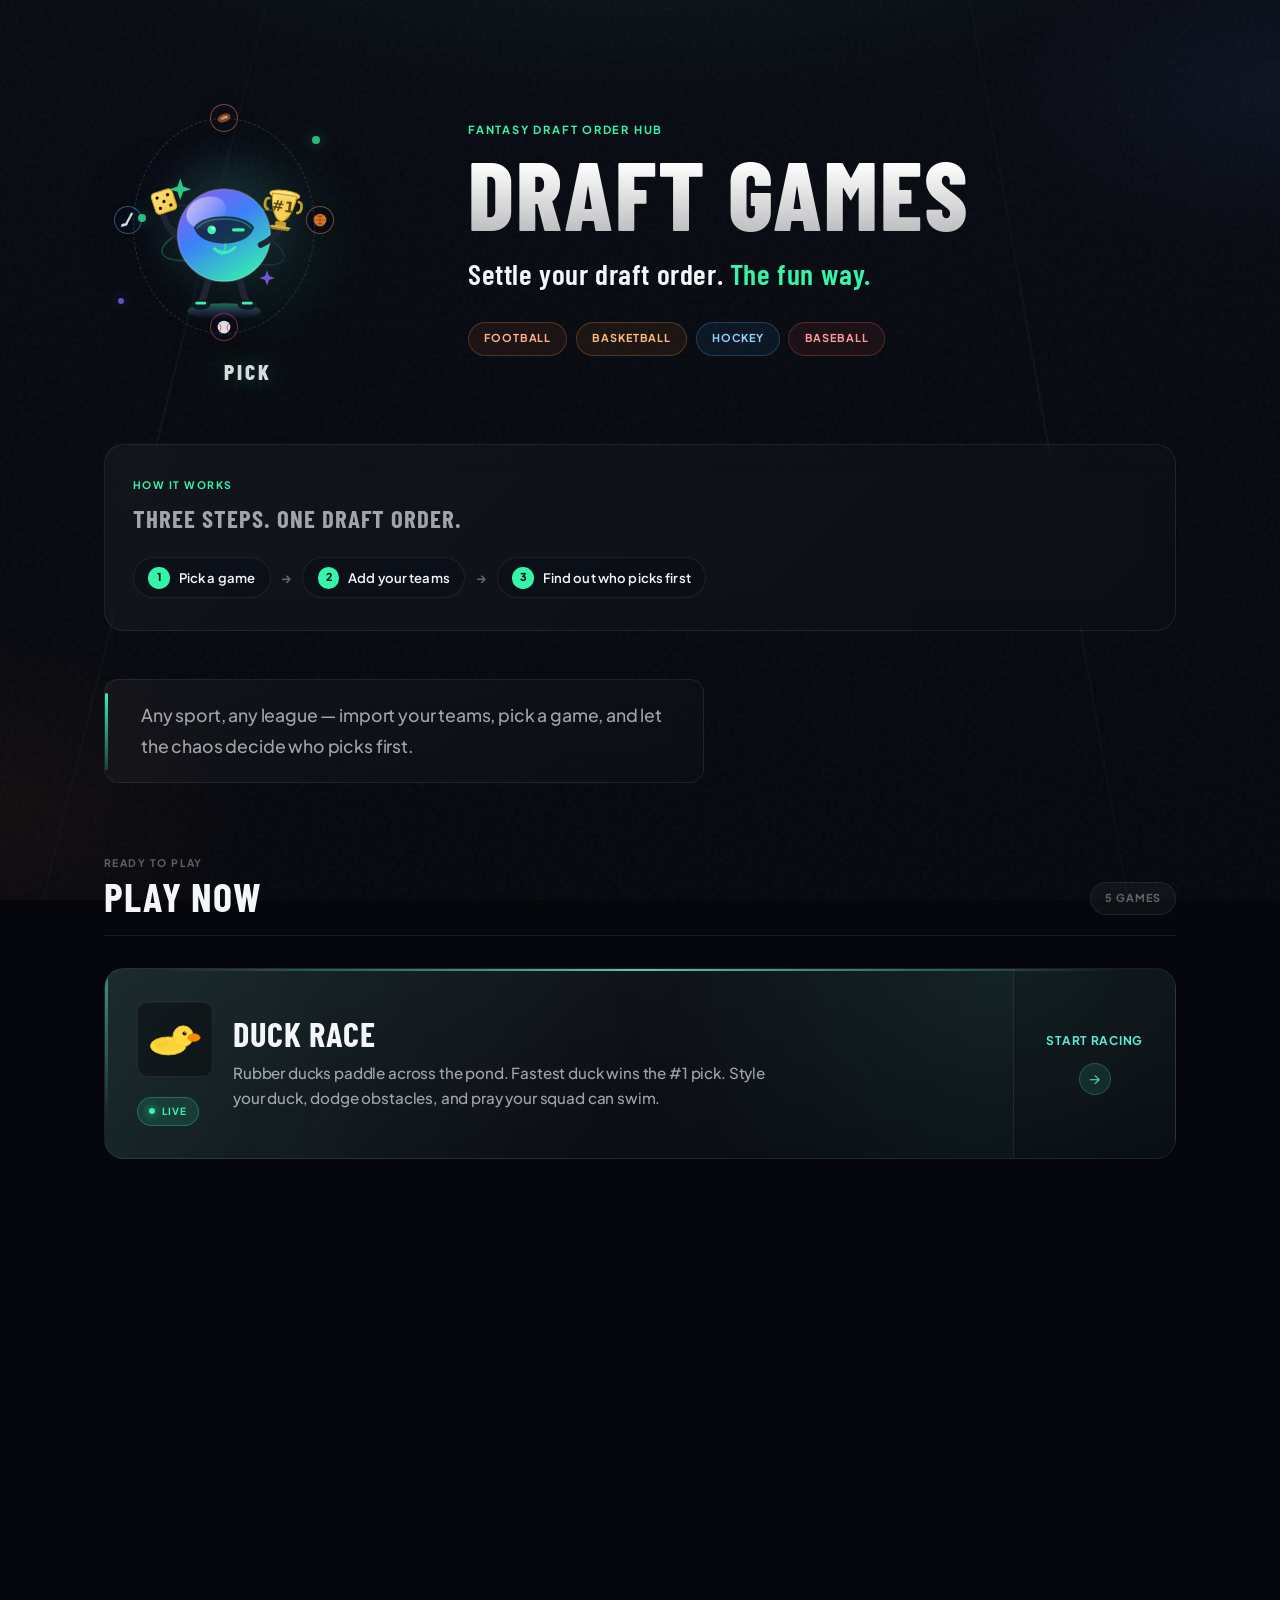
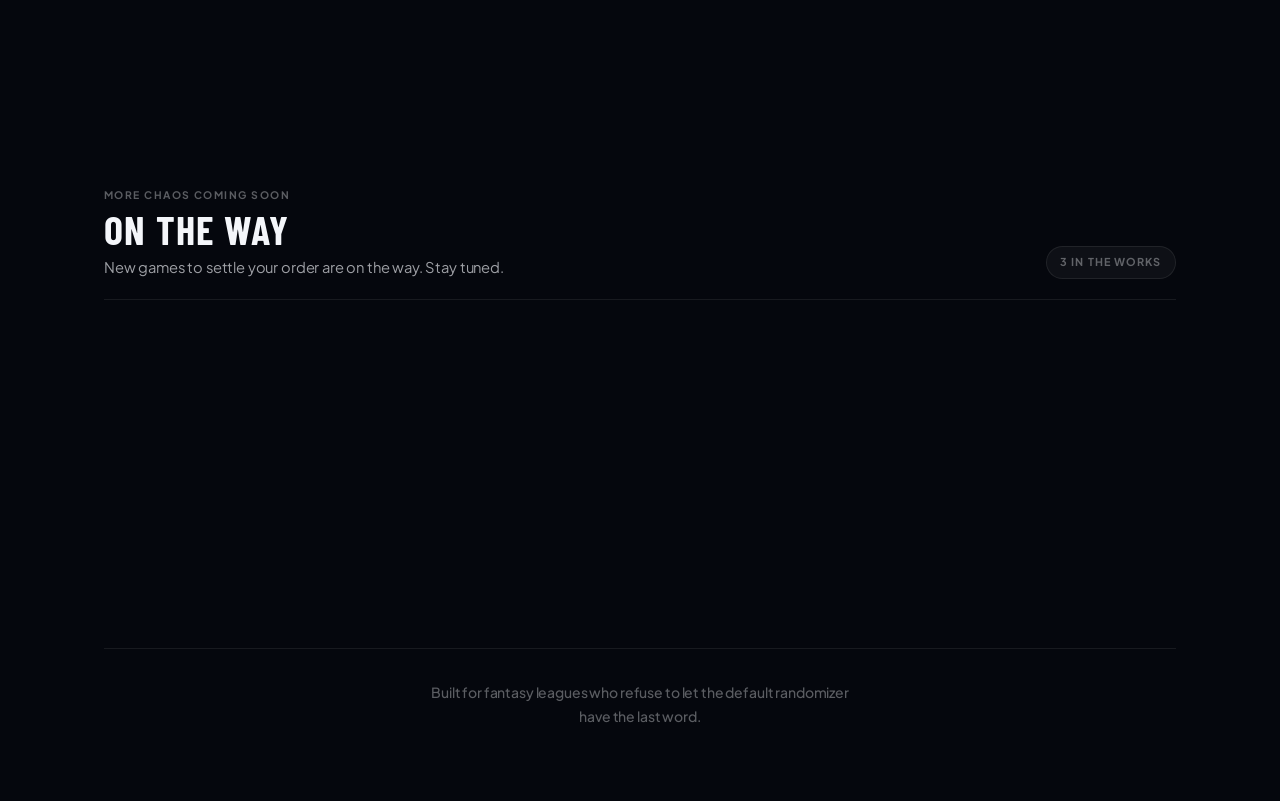
==== index.html @ 897b252c "update" ====
<!DOCTYPE html>
<html lang="en">
<head>
  <meta charset="UTF-8">
  <meta name="viewport" content="width=device-width, initial-scale=1.0">
  <title>Draft Games — Fantasy Draft Order Games</title>
  <meta name="description" content="Fun mini-games to decide your fantasy draft order. Works for football, basketball, hockey, baseball, and more.">
  <link rel="preconnect" href="https://fonts.googleapis.com">
  <link rel="preconnect" href="https://fonts.gstatic.com" crossorigin>
  <link href="https://fonts.googleapis.com/css2?family=Barlow+Condensed:wght@600;700;800&family=Plus+Jakarta+Sans:ital,wght@0,400;0,500;0,600;0,700;1,400&display=swap" rel="stylesheet">
  <link rel="stylesheet" href="hub.css">
</head>
<body>
  <div class="page-bg" aria-hidden="true">
    <div class="page-bg__mesh"></div>
    <div class="page-bg__noise"></div>
    <div class="page-bg__beam page-bg__beam--1"></div>
    <div class="page-bg__beam page-bg__beam--2"></div>
  </div>

  <div class="hub-shell">
    <header class="hub-hero">
      <div class="hub-hero__visual">
        <div class="hub-mascot" aria-hidden="true">
          <div class="hub-mascot__orbit">
            <span class="hub-mascot__planet hub-mascot__planet--football">
              <svg viewBox="0 0 24 24" aria-hidden="true"><ellipse cx="12" cy="12" rx="9" ry="5.5" fill="#8B4513" transform="rotate(-22 12 12)"/><path d="M8 11.5c2.2-1.2 5.8-1.2 8 0M9.5 13c1.8-.8 4.7-.8 6.5 0" stroke="#f4f6fa" stroke-width="0.9" stroke-linecap="round" fill="none" transform="rotate(-22 12 12)"/></svg>
            </span>
            <span class="hub-mascot__planet hub-mascot__planet--basketball">
              <svg viewBox="0 0 24 24" aria-hidden="true"><circle cx="12" cy="12" r="8.5" fill="#e67e22"/><path d="M4.2 12h15.6M12 3.5v17M7 5.5c3 2.8 7 2.8 10 0M7 18.5c3-2.8 7-2.8 10 0" stroke="#1a1208" stroke-width="0.85" stroke-linecap="round" fill="none" opacity="0.55"/></svg>
            </span>
            <span class="hub-mascot__planet hub-mascot__planet--baseball">
              <svg viewBox="0 0 24 24" aria-hidden="true"><circle cx="12" cy="12" r="8.5" fill="#f4f6fa"/><path d="M6.5 8.5c1.8 2.8 1.8 6.2 0 9M17.5 8.5c-1.8 2.8-1.8 6.2 0 9" stroke="#e74c3c" stroke-width="1.1" stroke-linecap="round" fill="none"/></svg>
            </span>
            <span class="hub-mascot__planet hub-mascot__planet--hockey">
              <svg viewBox="0 0 24 24" aria-hidden="true"><path d="M16.5 4.5 L10.5 15.5" stroke="#e8ecf4" stroke-width="2.6" stroke-linecap="round"/><path d="M10.5 15.5 L4.5 17.2 L3.8 20.2 L10.8 18.2 L11.6 15.8 Z" fill="#e8ecf4" stroke="#c9cdd8" stroke-width="0.6" stroke-linejoin="round"/><path d="M14.2 7.2 L12.8 10.4" stroke="#34f5a8" stroke-width="1.3" stroke-linecap="round" opacity="0.55"/></svg>
            </span>
          </div>
          <div class="hub-mascot__ring"></div>
          <div class="hub-mascot__frame">
            <img src="assets/draft-games-mascot.svg?v=6" alt="" width="120" height="140" class="hub-mascot__img">
          </div>
          <p class="hub-mascot__name">Pick</p>
          <div class="hub-mascot__spark hub-mascot__spark--1"></div>
          <div class="hub-mascot__spark hub-mascot__spark--2"></div>
          <div class="hub-mascot__spark hub-mascot__spark--3"></div>
        </div>
      </div>

      <div class="hub-hero__content">
        <p class="hub-hero__label">Fantasy draft order hub</p>
        <h1 class="hub-title">Draft Games</h1>
        <p class="hub-hero__pitch">Settle your draft order. <em>The fun way.</em></p>
        <ul class="sport-badges" aria-label="Supported sports">
          <li class="sport-badge sport-badge--football">Football</li>
          <li class="sport-badge sport-badge--basketball">Basketball</li>
          <li class="sport-badge sport-badge--hockey">Hockey</li>
          <li class="sport-badge sport-badge--baseball">Baseball</li>
        </ul>
      </div>
    </header>

    <section class="hub-steps" aria-labelledby="steps-heading">
      <div class="hub-steps__head">
        <p class="hub-steps__eyebrow">How it works</p>
        <h2 id="steps-heading" class="hub-steps__title">Three steps. One draft order.</h2>
      </div>
      <ol class="hub-steps__list">
        <li class="hub-steps__item">
          <span class="hub-steps__num" aria-hidden="true">1</span>
          <span class="hub-steps__text">Pick a game</span>
        </li>
        <li class="hub-steps__arrow" aria-hidden="true">→</li>
        <li class="hub-steps__item">
          <span class="hub-steps__num" aria-hidden="true">2</span>
          <span class="hub-steps__text">Add your teams</span>
        </li>
        <li class="hub-steps__arrow" aria-hidden="true">→</li>
        <li class="hub-steps__item">
          <span class="hub-steps__num" aria-hidden="true">3</span>
          <span class="hub-steps__text">Find out who picks first</span>
        </li>
      </ol>
    </section>

    <main class="hub-main">
      <p class="hub-intro">Any sport, any league — import your teams, pick a game, and let the chaos decide who picks first.</p>

      <section class="hub-section hub-section--live" aria-labelledby="live-heading">
        <div class="hub-section__head">
          <div>
            <p class="hub-section__eyebrow">Ready to play</p>
            <h2 id="live-heading" class="hub-section__title">Play now</h2>
          </div>
          <span class="hub-section__count">5 games</span>
        </div>

        <div class="game-grid game-grid--live">
          <a href="games/duck-draft-race/index.html" class="game-card game-card--live game-card--featured">
            <div class="game-card__shine" aria-hidden="true"></div>
            <div class="game-card__header">
              <div class="game-card-icon game-card-icon--img" aria-hidden="true">
                <img src="assets/duck-race-icon.svg" alt="" width="52" height="31">
              </div>
              <span class="game-card-status"><span class="status-dot" aria-hidden="true"></span>Live</span>
            </div>
            <div class="game-card__body">
              <h3 class="game-card-title">Duck Race</h3>
              <p class="game-card-desc">Rubber ducks paddle across the pond. Fastest duck wins the #1 pick. Style your duck, dodge obstacles, and pray your squad can swim.</p>
            </div>
            <div class="game-card__footer">
              <span class="game-card-cta">Start Racing</span>
              <span class="game-card-arrow" aria-hidden="true">→</span>
            </div>
          </a>

          <a href="games/draft-wheel/index.html" class="game-card game-card--live">
            <div class="game-card__shine" aria-hidden="true"></div>
            <div class="game-card__header">
              <div class="game-card-icon game-card-icon--img" aria-hidden="true">
                <img src="assets/draft-wheel-icon.svg" alt="" width="52" height="52">
              </div>
              <span class="game-card-status"><span class="status-dot" aria-hidden="true"></span>Live</span>
            </div>
            <div class="game-card__body">
              <h3 class="game-card-title">Draft Wheel</h3>
              <p class="game-card-desc">Load your team names and spin the wheel. Each spin assigns the next draft slot until every pick is claimed.</p>
            </div>
            <div class="game-card__footer">
              <span class="game-card-cta">Start Spinning</span>
              <span class="game-card-arrow" aria-hidden="true">→</span>
            </div>
          </a>

          <a href="games/coin-flip-showdown/index.html" class="game-card game-card--live">
            <div class="game-card__shine" aria-hidden="true"></div>
            <div class="game-card__header">
              <div class="game-card-icon" aria-hidden="true">🪙</div>
              <span class="game-card-status"><span class="status-dot" aria-hidden="true"></span>Live</span>
            </div>
            <div class="game-card__body">
              <h3 class="game-card-title">Coin Flip Showdown</h3>
              <p class="game-card-desc">Winners bracket coin flips with consolation losers brackets. Keep winning for #1 — lose and flip again to settle your pick.</p>
            </div>
            <div class="game-card__footer">
              <span class="game-card-cta">Start Flipping</span>
              <span class="game-card-arrow" aria-hidden="true">→</span>
            </div>
          </a>

          <a href="games/slot-machine-draft/index.html" class="game-card game-card--live">
            <div class="game-card__shine" aria-hidden="true"></div>
            <div class="game-card__header">
              <div class="game-card-icon" aria-hidden="true">🎰</div>
              <span class="game-card-status"><span class="status-dot" aria-hidden="true"></span>Live</span>
            </div>
            <div class="game-card__body">
              <h3 class="game-card-title">Slot Machine Draft</h3>
              <p class="game-card-desc">Pull the lever and watch the reels lock in your draft order. One jackpot per pick — high stakes, zero skill, maximum chaos.</p>
            </div>
            <div class="game-card__footer">
              <span class="game-card-cta">Start Pulling</span>
              <span class="game-card-arrow" aria-hidden="true">→</span>
            </div>
          </a>

          <a href="games/field-goal-frenzy/index.html" class="game-card game-card--live">
            <div class="game-card__shine" aria-hidden="true"></div>
            <div class="game-card__header">
              <div class="game-card-icon" aria-hidden="true">🏈</div>
              <span class="game-card-status"><span class="status-dot" aria-hidden="true"></span>Live</span>
            </div>
            <div class="game-card__body">
              <h3 class="game-card-title">Field Goal Frenzy</h3>
              <p class="game-card-desc">Step up and kick from the hash marks. Most field goals wins the top pick — built for football leagues.</p>
            </div>
            <div class="game-card__footer">
              <span class="game-card-cta">Start Kicking</span>
              <span class="game-card-arrow" aria-hidden="true">→</span>
            </div>
          </a>
        </div>
      </section>

      <section class="hub-section hub-section--soon" aria-labelledby="soon-heading">
        <div class="hub-section__head">
          <div>
            <p class="hub-section__eyebrow">More chaos coming soon</p>
            <h2 id="soon-heading" class="hub-section__title">On the way</h2>
            <p class="hub-section__blurb">New games to settle your order are on the way. Stay tuned.</p>
          </div>
          <span class="hub-section__count">3 in the works</span>
        </div>

        <div class="game-grid game-grid--soon">
          <article class="game-card game-card--soon">
            <div class="game-card__header">
              <div class="game-card-icon" aria-hidden="true">⚾</div>
              <span class="game-card-status">Soon</span>
            </div>
            <div class="game-card__body">
              <h3 class="game-card-title">Home Run Derby</h3>
              <p class="game-card-desc">Each team steps up to the plate. Longest bombs rank the draft order — perfect for baseball leagues.</p>
            </div>
            <div class="game-card__footer">
              <span class="game-card-cta">Coming Soon</span>
            </div>
          </article>

          <article class="game-card game-card--soon">
            <div class="game-card__header">
              <div class="game-card-icon" aria-hidden="true">🏀</div>
              <span class="game-card-status">Soon</span>
            </div>
            <div class="game-card__body">
              <h3 class="game-card-title">Free Throw Face-Off</h3>
              <p class="game-card-desc">Line up at the stripe and shoot. Most buckets wins the top pick — built for basketball leagues.</p>
            </div>
            <div class="game-card__footer">
              <span class="game-card-cta">Coming Soon</span>
            </div>
          </article>

          <article class="game-card game-card--soon">
            <div class="game-card__header">
              <div class="game-card-icon" aria-hidden="true">🏒</div>
              <span class="game-card-status">Soon</span>
            </div>
            <div class="game-card__body">
              <h3 class="game-card-title">Face-Off Showdown</h3>
              <p class="game-card-desc">Bracket-style puck drops between teams. Winners advance, losers claim picks from the bottom up.</p>
            </div>
            <div class="game-card__footer">
              <span class="game-card-cta">Coming Soon</span>
            </div>
          </article>
        </div>
      </section>
    </main>

    <footer class="hub-footer">
      <p>Built for fantasy leagues who refuse to let the default randomizer have the last word.</p>
    </footer>
  </div>
</body>
</html>
---- hub.css ----
:root {
  --bg: #05070d;
  --bg-elevated: #0a0e18;
  --surface: rgba(255, 255, 255, 0.04);
  --surface-hover: rgba(255, 255, 255, 0.07);
  --border: rgba(255, 255, 255, 0.08);
  --border-strong: rgba(255, 255, 255, 0.16);
  --text: #f4f6fa;
  --text-muted: rgba(244, 246, 250, 0.64);
  --text-dim: rgba(244, 246, 250, 0.36);
  --accent: #34f5a8;
  --accent-dim: rgba(52, 245, 168, 0.12);
  --radius-xl: 24px;
  --radius: 20px;
  --radius-md: 14px;
  --radius-sm: 10px;
  --shadow-sm: 0 2px 16px rgba(0, 0, 0, 0.28);
  --shadow-md: 0 12px 40px rgba(0, 0, 0, 0.38);
  --shadow-lg: 0 28px 72px rgba(0, 0, 0, 0.52);
  --font-display: 'Barlow Condensed', system-ui, sans-serif;
  --font-body: 'Plus Jakarta Sans', system-ui, sans-serif;
  --ease-out: cubic-bezier(0.22, 1, 0.36, 1);
  --ease-spring: cubic-bezier(0.34, 1.45, 0.64, 1);
  --space-xs: 0.5rem;
  --space-sm: 0.75rem;
  --space-md: 1.25rem;
  --space-lg: 2rem;
  --space-xl: 3rem;
  --space-2xl: 4.5rem;
}

*,
*::before,
*::after {
  box-sizing: border-box;
  margin: 0;
  padding: 0;
}

html {
  scroll-behavior: smooth;
}

body {
  font-family: var(--font-body);
  font-size: 16px;
  line-height: 1.55;
  letter-spacing: -0.01em;
  color: var(--text);
  min-height: 100vh;
  overflow-x: hidden;
  background: var(--bg);
  -webkit-font-smoothing: antialiased;
  -moz-osx-font-smoothing: grayscale;
}

/* ── Background ── */
.page-bg {
  position: fixed;
  inset: 0;
  z-index: 0;
  pointer-events: none;
  overflow: hidden;
}

.page-bg__mesh {
  position: absolute;
  inset: 0;
  background:
    radial-gradient(ellipse 100% 70% at 50% -25%, rgba(52, 245, 168, 0.11) 0%, transparent 52%),
    radial-gradient(ellipse 45% 35% at 100% 10%, rgba(72, 130, 255, 0.07) 0%, transparent 50%),
    radial-gradient(ellipse 40% 45% at 0% 90%, rgba(255, 100, 50, 0.05) 0%, transparent 48%),
    linear-gradient(180deg, #070a12 0%, var(--bg) 100%);
}

.page-bg__noise {
  position: absolute;
  inset: 0;
  opacity: 0.04;
  background-image: url("data:image/svg+xml,%3Csvg viewBox='0 0 256 256' xmlns='http://www.w3.org/2000/svg'%3E%3Cfilter id='n'%3E%3CfeTurbulence type='fractalNoise' baseFrequency='0.85' numOctaves='4' stitchTiles='stitch'/%3E%3C/filter%3E%3Crect width='100%25' height='100%25' filter='url(%23n)'/%3E%3C/svg%3E");
}

.page-bg__beam {
  position: absolute;
  width: 2px;
  height: 150%;
  top: -25%;
  background: linear-gradient(180deg, transparent, rgba(52, 245, 168, 0.14), transparent);
  opacity: 0.4;
  animation: beamDrift 14s ease-in-out infinite;
}

.page-bg__beam--1 { left: 12%; transform: rotate(14deg); }
.page-bg__beam--2 { right: 18%; transform: rotate(-10deg); animation-delay: -7s; }

@keyframes beamDrift {
  0%, 100% { opacity: 0.2; transform: rotate(14deg) translateY(0); }
  50% { opacity: 0.55; transform: rotate(14deg) translateY(12px); }
}

.page-bg__beam--2 {
  animation-name: beamDriftAlt;
}

@keyframes beamDriftAlt {
  0%, 100% { opacity: 0.2; transform: rotate(-10deg) translateY(0); }
  50% { opacity: 0.5; transform: rotate(-10deg) translateY(-10px); }
}

/* ── Shell ── */
.hub-shell {
  position: relative;
  z-index: 1;
  max-width: 1160px;
  margin: 0 auto;
  padding: 0 clamp(1.25rem, 4vw, 2.75rem) var(--space-2xl);
}

/* ── Hero ── */
.hub-hero {
  display: grid;
  gap: var(--space-lg);
  align-items: center;
  padding: clamp(2.75rem, 7vw, 5.5rem) 0 clamp(2.25rem, 5vw, 3.5rem);
  text-align: center;
  animation: fadeUp 0.8s var(--ease-out) both;
}

.hub-hero__visual {
  display: flex;
  justify-content: center;
  position: relative;
}

.hub-hero__visual::before {
  content: '';
  position: absolute;
  width: 220px;
  height: 220px;
  top: 50%;
  left: 50%;
  transform: translate(-50%, -50%);
  background: radial-gradient(circle, rgba(52, 245, 168, 0.12) 0%, transparent 70%);
  filter: blur(24px);
  animation: heroGlow 6s ease-in-out infinite;
}

@keyframes heroGlow {
  0%, 100% { opacity: 0.6; transform: translate(-50%, -50%) scale(1); }
  50% { opacity: 1; transform: translate(-50%, -50%) scale(1.08); }
}

.hub-hero__content {
  display: flex;
  flex-direction: column;
  align-items: center;
  gap: 0;
}

.hub-hero__label {
  font-size: 0.7rem;
  font-weight: 700;
  letter-spacing: 0.16em;
  text-transform: uppercase;
  color: var(--accent);
  margin-bottom: var(--space-sm);
  animation: fadeUp 0.8s var(--ease-out) 0.06s both;
}

.hub-mascot {
  position: relative;
  z-index: 1;
  width: min(100%, 240px);
  aspect-ratio: 6 / 7.5;
  display: grid;
  place-items: center;
  animation: mascotFloat 5.5s ease-in-out infinite;
}

.hub-mascot__orbit {
  position: absolute;
  inset: 2% 4% 14%;
  animation: orbitSpin 22s linear infinite;
}

.hub-mascot__planet {
  position: absolute;
  display: grid;
  place-items: center;
  width: 28px;
  height: 28px;
  border-radius: 50%;
  background: rgba(10, 14, 24, 0.92);
  border: 1px solid var(--border-strong);
  box-shadow: var(--shadow-sm);
}

.hub-mascot__planet svg {
  width: 18px;
  height: 18px;
  display: block;
  animation: orbitSpin 22s linear infinite reverse;
}

.hub-mascot__planet--football {
  top: 4%;
  left: 50%;
  transform: translateX(-50%);
  border-color: rgba(255, 140, 80, 0.45);
}

.hub-mascot__planet--basketball {
  top: 50%;
  right: 0;
  transform: translateY(-50%);
  border-color: rgba(255, 160, 60, 0.45);
}

.hub-mascot__planet--baseball {
  bottom: 2%;
  left: 50%;
  transform: translateX(-50%);
  border-color: rgba(255, 100, 100, 0.45);
}

.hub-mascot__planet--hockey {
  top: 50%;
  left: 0;
  transform: translateY(-50%);
  border-color: rgba(80, 180, 255, 0.45);
}

.hub-mascot__planet--hockey svg {
  width: 20px;
  height: 20px;
}

@keyframes orbitSpin {
  from { transform: rotate(0deg); }
  to { transform: rotate(360deg); }
}

.hub-mascot__ring {
  position: absolute;
  inset: 10% 12% 18%;
  border-radius: 50%;
  border: 1px dashed rgba(124, 108, 255, 0.32);
  background:
    radial-gradient(circle, rgba(52, 245, 168, 0.12) 0%, transparent 55%),
    radial-gradient(circle, rgba(124, 108, 255, 0.1) 0%, transparent 70%);
  animation: mascotRing 6s ease-in-out infinite;
}

.hub-mascot__frame {
  position: relative;
  width: 68%;
  filter: drop-shadow(0 18px 36px rgba(0, 0, 0, 0.45));
  animation: mascotPulse 4s ease-in-out infinite;
}

.hub-mascot__img {
  display: block;
  width: 100%;
  height: auto;
}

.hub-mascot__name {
  position: absolute;
  bottom: 0;
  left: 50%;
  transform: translateX(-50%);
  font-family: var(--font-display);
  font-size: 1.35rem;
  font-weight: 800;
  letter-spacing: 0.14em;
  text-transform: uppercase;
  color: rgba(244, 246, 250, 0.88);
  text-shadow: 0 0 24px rgba(52, 245, 168, 0.35);
  animation: fadeUp 0.8s var(--ease-out) 0.35s both;
}

.hub-mascot__spark--3 {
  top: 42%;
  left: 14%;
  width: 5px;
  height: 5px;
  animation-delay: 2.2s;
}

.hub-hero__pitch {
  font-family: var(--font-display);
  font-size: clamp(1.35rem, 3.5vw, 1.85rem);
  font-weight: 600;
  letter-spacing: 0.02em;
  line-height: 1.15;
  color: var(--text);
  margin-top: var(--space-md);
  max-width: 420px;
  animation: fadeUp 0.8s var(--ease-out) 0.16s both;
}

.hub-hero__pitch em {
  font-style: normal;
  color: var(--accent);
}

.hub-mascot__spark {
  position: absolute;
  width: 8px;
  height: 8px;
  border-radius: 50%;
  background: var(--accent);
  box-shadow: 0 0 16px rgba(52, 245, 168, 0.65);
  opacity: 0.75;
  animation: mascotSpark 3.2s ease-in-out infinite;
}

.hub-mascot__spark--1 {
  top: 16%;
  right: 10%;
  animation-delay: 0s;
}

.hub-mascot__spark--2 {
  bottom: 28%;
  left: 6%;
  width: 6px;
  height: 6px;
  background: #7c6cff;
  box-shadow: 0 0 16px rgba(124, 108, 255, 0.65);
  animation-delay: 1.4s;
}

@keyframes mascotFloat {
  0%, 100% { transform: translateY(0) rotate(-1deg); }
  50% { transform: translateY(-10px) rotate(1deg); }
}

@keyframes mascotPulse {
  0%, 100% { filter: drop-shadow(0 18px 36px rgba(0, 0, 0, 0.45)); }
  50% { filter: drop-shadow(0 18px 36px rgba(0, 0, 0, 0.45)) drop-shadow(0 0 20px rgba(52, 245, 168, 0.22)); }
}

@keyframes mascotRing {
  0%, 100% { transform: scale(1); opacity: 0.75; }
  50% { transform: scale(1.06); opacity: 1; }
}

@keyframes mascotSpark {
  0%, 100% { transform: scale(1); opacity: 0.45; }
  50% { transform: scale(1.35); opacity: 1; }
}

.hub-title {
  font-family: var(--font-display);
  font-size: clamp(3.5rem, 12vw, 6rem);
  font-weight: 800;
  line-height: 0.9;
  letter-spacing: 0.02em;
  text-transform: uppercase;
  background: linear-gradient(180deg, #ffffff 15%, rgba(255, 255, 255, 0.72) 100%);
  -webkit-background-clip: text;
  background-clip: text;
  color: transparent;
  animation: fadeUp 0.8s var(--ease-out) 0.1s both;
}

.hub-tagline {
  font-size: clamp(1.02rem, 2.4vw, 1.2rem);
  font-weight: 500;
  color: var(--text-muted);
  margin-top: var(--space-md);
  max-width: 460px;
  line-height: 1.6;
  letter-spacing: -0.015em;
  animation: fadeUp 0.8s var(--ease-out) 0.16s both;
}

/* ── How it works ── */
.hub-steps {
  margin-bottom: var(--space-xl);
  padding: var(--space-lg) clamp(1rem, 3vw, 1.75rem);
  border-radius: var(--radius);
  border: 1px solid var(--border);
  background: linear-gradient(135deg, var(--surface) 0%, rgba(255, 255, 255, 0.012) 100%);
  backdrop-filter: blur(16px);
  animation: fadeUp 0.8s var(--ease-out) 0.24s both;
}

.hub-steps__head {
  text-align: center;
  margin-bottom: var(--space-md);
}

.hub-steps__eyebrow {
  font-size: 0.65rem;
  font-weight: 700;
  letter-spacing: 0.14em;
  text-transform: uppercase;
  color: var(--accent);
  margin-bottom: 0.35rem;
}

.hub-steps__title {
  font-family: var(--font-display);
  font-size: clamp(1.25rem, 3vw, 1.55rem);
  font-weight: 700;
  letter-spacing: 0.04em;
  text-transform: uppercase;
  color: var(--text-muted);
}

.hub-steps__list {
  display: flex;
  flex-wrap: wrap;
  align-items: center;
  justify-content: center;
  gap: 0.65rem 0.5rem;
  list-style: none;
}

.hub-steps__item {
  display: flex;
  align-items: center;
  gap: 0.55rem;
  padding: 0.55rem 0.9rem;
  border-radius: 999px;
  border: 1px solid var(--border);
  background: rgba(10, 14, 24, 0.55);
}

.hub-steps__num {
  display: grid;
  place-items: center;
  width: 1.35rem;
  height: 1.35rem;
  border-radius: 50%;
  font-size: 0.68rem;
  font-weight: 800;
  color: #0a0e18;
  background: var(--accent);
  flex-shrink: 0;
}

.hub-steps__text {
  font-size: 0.82rem;
  font-weight: 600;
  letter-spacing: 0.01em;
  color: var(--text);
  white-space: nowrap;
}

.hub-steps__arrow {
  font-size: 0.85rem;
  font-weight: 700;
  color: var(--text-dim);
  padding: 0 0.15rem;
}

.sport-badges {
  display: flex;
  flex-wrap: wrap;
  justify-content: center;
  gap: 0.55rem;
  margin-top: var(--space-lg);
  list-style: none;
  animation: fadeUp 0.8s var(--ease-out) 0.22s both;
}

.sport-badge {
  font-size: 0.68rem;
  font-weight: 700;
  letter-spacing: 0.08em;
  text-transform: uppercase;
  padding: 0.45rem 0.95rem;
  border-radius: 999px;
  border: 1px solid var(--border);
  background: var(--surface);
  backdrop-filter: blur(12px);
  transition: transform 0.3s var(--ease-spring), border-color 0.25s ease, background 0.25s ease;
}

.sport-badge:hover {
  transform: translateY(-2px) scale(1.02);
}

.sport-badge--football { color: #ffb088; border-color: rgba(255, 140, 80, 0.25); background: rgba(255, 120, 60, 0.08); }
.sport-badge--basketball { color: #ffbc7a; border-color: rgba(255, 160, 60, 0.25); background: rgba(255, 140, 40, 0.08); }
.sport-badge--hockey { color: #8fd4ff; border-color: rgba(80, 180, 255, 0.25); background: rgba(60, 160, 255, 0.08); }
.sport-badge--baseball { color: #ff9a9a; border-color: rgba(255, 100, 100, 0.25); background: rgba(255, 80, 80, 0.08); }

@keyframes fadeUp {
  from { opacity: 0; transform: translateY(20px); }
  to { opacity: 1; transform: translateY(0); }
}

/* ── Main ── */
.hub-main {
  display: flex;
  flex-direction: column;
  gap: var(--space-2xl);
}

.hub-intro {
  position: relative;
  font-size: clamp(1rem, 2vw, 1.1rem);
  line-height: 1.75;
  font-weight: 500;
  color: var(--text-muted);
  max-width: 600px;
  margin: 0 auto;
  padding: var(--space-md) var(--space-lg);
  padding-left: calc(var(--space-lg) + 4px);
  border-radius: var(--radius-md);
  border: 1px solid var(--border);
  background: linear-gradient(135deg, var(--surface) 0%, rgba(255, 255, 255, 0.015) 100%);
  backdrop-filter: blur(20px);
  animation: fadeUp 0.8s var(--ease-out) 0.28s both;
  overflow: hidden;
}

.hub-intro::before {
  content: '';
  position: absolute;
  left: 0;
  top: 12%;
  bottom: 12%;
  width: 3px;
  border-radius: 999px;
  background: linear-gradient(180deg, var(--accent), rgba(52, 245, 168, 0.2));
}

/* ── Sections ── */
.hub-section {
  animation: fadeUp 0.8s var(--ease-out) both;
}

.hub-section--live { animation-delay: 0.32s; }
.hub-section--soon { animation-delay: 0.42s; }

.hub-section__head {
  display: flex;
  align-items: flex-end;
  justify-content: space-between;
  gap: var(--space-md);
  margin-bottom: var(--space-lg);
  padding-bottom: var(--space-md);
  border-bottom: 1px solid var(--border);
}

.hub-section__eyebrow {
  font-size: 0.65rem;
  font-weight: 700;
  letter-spacing: 0.14em;
  text-transform: uppercase;
  color: var(--text-dim);
  margin-bottom: 0.4rem;
}

.hub-section__title {
  font-family: var(--font-display);
  font-size: clamp(1.85rem, 4.5vw, 2.5rem);
  font-weight: 700;
  letter-spacing: 0.03em;
  text-transform: uppercase;
  line-height: 0.95;
}

.hub-section__count {
  font-size: 0.68rem;
  font-weight: 700;
  color: var(--text-dim);
  letter-spacing: 0.1em;
  text-transform: uppercase;
  padding: 0.45rem 0.85rem;
  border-radius: 999px;
  border: 1px solid var(--border);
  background: var(--surface);
  white-space: nowrap;
  flex-shrink: 0;
}

.hub-section__blurb {
  margin-top: 0.55rem;
  max-width: 420px;
  font-size: 0.92rem;
  line-height: 1.55;
  color: var(--text-muted);
}

/* ── Grids ── */
.game-grid {
  display: grid;
  gap: var(--space-md);
}

.game-grid--live {
  grid-template-columns: 1fr;
}

.game-grid--soon {
  grid-template-columns: repeat(auto-fill, minmax(280px, 1fr));
}

/* ── Premium game cards ── */
.game-card {
  --card-accent: var(--accent);
  --card-glow: rgba(52, 245, 168, 0.12);
  position: relative;
  display: flex;
  flex-direction: column;
  border-radius: var(--radius);
  border: 1px solid var(--border);
  background:
    linear-gradient(168deg, rgba(255, 255, 255, 0.055) 0%, rgba(255, 255, 255, 0.012) 48%, rgba(0, 0, 0, 0.12) 100%);
  backdrop-filter: blur(24px);
  text-decoration: none;
  color: var(--text);
  overflow: hidden;
  isolation: isolate;
  transition:
    transform 0.4s var(--ease-out),
    border-color 0.35s ease,
    box-shadow 0.4s ease;
  animation: cardReveal 0.7s var(--ease-out) both;
}

.game-grid--live .game-card:nth-child(1) { animation-delay: 0.38s; --card-accent: #5eead4; --card-glow: rgba(94, 234, 212, 0.16); }
.game-grid--live .game-card:nth-child(2) { animation-delay: 0.45s; --card-accent: #c084fc; --card-glow: rgba(192, 132, 252, 0.16); }
.game-grid--live .game-card:nth-child(3) { animation-delay: 0.52s; --card-accent: #fbbf24; --card-glow: rgba(251, 191, 36, 0.16); }
.game-grid--live .game-card:nth-child(4) { animation-delay: 0.59s; --card-accent: #fb7185; --card-glow: rgba(251, 113, 133, 0.16); }
.game-grid--live .game-card:nth-child(5) { animation-delay: 0.66s; --card-accent: #a3e635; --card-glow: rgba(163, 230, 53, 0.16); }

.game-grid--soon .game-card:nth-child(1) { animation-delay: 0.48s; }
.game-grid--soon .game-card:nth-child(2) { animation-delay: 0.55s; }
.game-grid--soon .game-card:nth-child(3) { animation-delay: 0.62s; }

@keyframes cardReveal {
  from { opacity: 0; transform: translateY(24px) scale(0.97); }
  to { opacity: 1; transform: translateY(0) scale(1); }
}

.game-card::before {
  content: '';
  position: absolute;
  top: 0;
  left: 0;
  right: 0;
  height: 2px;
  background: linear-gradient(90deg, transparent 5%, var(--card-accent) 50%, transparent 95%);
  opacity: 0.85;
  z-index: 3;
}

.game-card::after {
  content: '';
  position: absolute;
  left: 0;
  top: 0;
  bottom: 0;
  width: 3px;
  background: linear-gradient(180deg, var(--card-accent), transparent 80%);
  opacity: 0.55;
  z-index: 2;
  transition: opacity 0.35s ease, width 0.35s ease;
}

.game-card__shine {
  position: absolute;
  inset: 0;
  background:
    radial-gradient(circle at 85% 0%, var(--card-glow) 0%, transparent 45%),
    radial-gradient(circle at 0% 100%, rgba(255, 255, 255, 0.03) 0%, transparent 40%);
  opacity: 0.35;
  transition: opacity 0.45s ease;
  pointer-events: none;
  z-index: 0;
}

.game-card__header {
  display: flex;
  align-items: flex-start;
  justify-content: space-between;
  gap: var(--space-md);
  padding: var(--space-md) var(--space-md) 0;
  position: relative;
  z-index: 1;
}

.game-card__body {
  flex: 1;
  padding: var(--space-sm) var(--space-md) var(--space-md);
  position: relative;
  z-index: 1;
}

.game-card__footer {
  display: flex;
  align-items: center;
  justify-content: space-between;
  gap: var(--space-sm);
  padding: var(--space-sm) var(--space-md) var(--space-md);
  border-top: 1px solid var(--border);
  background: rgba(0, 0, 0, 0.2);
  position: relative;
  z-index: 1;
}

a.game-card:hover,
a.game-card:focus-visible {
  transform: translateY(-8px);
  border-color: color-mix(in srgb, var(--card-accent) 40%, var(--border));
  box-shadow:
    0 0 0 1px color-mix(in srgb, var(--card-accent) 22%, transparent),
    var(--shadow-lg),
    0 0 48px color-mix(in srgb, var(--card-accent) 14%, transparent);
  outline: none;
}

a.game-card:hover::after,
a.game-card:focus-visible::after {
  opacity: 1;
  width: 4px;
}

a.game-card:hover .game-card__shine,
a.game-card:focus-visible .game-card__shine {
  opacity: 1;
}

a.game-card:hover .game-card-arrow,
a.game-card:focus-visible .game-card-arrow {
  transform: translateX(5px);
  opacity: 1;
}

a.game-card:active {
  transform: translateY(-3px);
  transition-duration: 0.12s;
}

.game-card--featured {
  background:
    linear-gradient(120deg, color-mix(in srgb, var(--card-accent) 10%, transparent) 0%, transparent 50%),
    linear-gradient(168deg, rgba(255, 255, 255, 0.06) 0%, rgba(255, 255, 255, 0.015) 100%);
}

.game-card--featured .game-card__shine {
  opacity: 0.55;
}

.game-card--soon {
  opacity: 0.48;
  cursor: default;
  border-style: dashed;
}

.game-card--soon::before {
  background: rgba(255, 255, 255, 0.1);
}

.game-card--soon::after {
  opacity: 0.2;
}

.game-card-status {
  display: inline-flex;
  align-items: center;
  gap: 0.4rem;
  font-size: 0.62rem;
  font-weight: 700;
  letter-spacing: 0.1em;
  text-transform: uppercase;
  padding: 0.35rem 0.7rem;
  border-radius: 999px;
  flex-shrink: 0;
}

.status-dot {
  width: 6px;
  height: 6px;
  border-radius: 50%;
  background: var(--accent);
  box-shadow: 0 0 8px var(--accent);
  animation: statusPulse 2s ease-in-out infinite;
}

@keyframes statusPulse {
  0%, 100% { opacity: 1; transform: scale(1); }
  50% { opacity: 0.55; transform: scale(0.85); }
}

.game-card--live .game-card-status {
  background: var(--accent-dim);
  color: var(--accent);
  border: 1px solid rgba(52, 245, 168, 0.28);
}

.game-card--soon .game-card-status {
  background: rgba(255, 255, 255, 0.04);
  color: var(--text-dim);
  border: 1px solid var(--border);
}

.game-card-icon {
  position: relative;
  font-size: 2rem;
  line-height: 1;
  width: 58px;
  height: 58px;
  display: grid;
  place-items: center;
  background: rgba(0, 0, 0, 0.35);
  border-radius: var(--radius-sm);
  border: 1px solid var(--border);
  box-shadow: inset 0 1px 0 rgba(255, 255, 255, 0.05);
  transition: transform 0.4s var(--ease-spring), box-shadow 0.35s ease;
}

.game-card-icon::after {
  content: '';
  position: absolute;
  inset: -8px;
  border-radius: inherit;
  background: radial-gradient(circle, var(--card-glow) 0%, transparent 70%);
  opacity: 0;
  z-index: -1;
  transition: opacity 0.4s ease;
}

a.game-card:hover .game-card-icon,
a.game-card:focus-visible .game-card-icon {
  transform: scale(1.08) translateY(-2px);
  box-shadow: inset 0 1px 0 rgba(255, 255, 255, 0.08), 0 8px 24px rgba(0, 0, 0, 0.3);
}

a.game-card:hover .game-card-icon::after,
a.game-card:focus-visible .game-card-icon::after {
  opacity: 1;
}

.game-card-icon--img {
  padding: 7px;
}

.game-card-icon--img img {
  width: 100%;
  height: 100%;
  object-fit: contain;
  display: block;
}

.game-card-title {
  font-family: var(--font-display);
  font-size: 1.6rem;
  font-weight: 700;
  letter-spacing: 0.025em;
  text-transform: uppercase;
  line-height: 1.02;
  margin-bottom: 0.55rem;
}

.game-card-desc {
  font-size: 0.875rem;
  line-height: 1.65;
  color: var(--text-muted);
  font-weight: 500;
  letter-spacing: -0.01em;
}

.game-card-cta {
  font-size: 0.75rem;
  font-weight: 700;
  letter-spacing: 0.06em;
  text-transform: uppercase;
  color: var(--card-accent);
}

.game-card-arrow {
  display: grid;
  place-items: center;
  width: 32px;
  height: 32px;
  font-size: 1rem;
  border-radius: 50%;
  background: color-mix(in srgb, var(--card-accent) 12%, transparent);
  border: 1px solid color-mix(in srgb, var(--card-accent) 25%, transparent);
  color: var(--card-accent);
  opacity: 0.85;
  transition: transform 0.35s var(--ease-out), opacity 0.35s ease, background 0.35s ease;
}

a.game-card:hover .game-card-arrow,
a.game-card:focus-visible .game-card-arrow {
  background: color-mix(in srgb, var(--card-accent) 20%, transparent);
}

.game-card--soon .game-card-cta {
  color: var(--text-dim);
  text-transform: none;
  letter-spacing: 0;
  font-weight: 600;
}

.game-card--soon .game-card-arrow {
  display: none;
}

/* ── Footer ── */
.hub-footer {
  text-align: center;
  margin-top: var(--space-xl);
  padding-top: var(--space-lg);
  border-top: 1px solid var(--border);
  animation: fadeUp 0.8s var(--ease-out) 0.55s both;
}

.hub-footer p {
  font-size: 0.875rem;
  font-weight: 500;
  color: var(--text-dim);
  max-width: 440px;
  margin: 0 auto;
  line-height: 1.7;
  letter-spacing: -0.01em;
}

/* ── Responsive ── */
@media (min-width: 640px) {
  .game-grid--live {
    grid-template-columns: repeat(2, 1fr);
  }
}

@media (min-width: 768px) {
  .hub-hero {
    grid-template-columns: auto 1fr;
    text-align: left;
    gap: clamp(2rem, 5vw, 4rem);
  }

  .hub-hero__visual { justify-content: flex-start; }
  .hub-hero__content { align-items: flex-start; }
  .hub-mascot { margin-inline: 0; }
  .hub-hero__pitch { margin-inline: 0; }
  .sport-badges { justify-content: flex-start; margin-inline: 0; }
  .hub-intro { text-align: left; margin-inline: 0; }

  .hub-steps__head { text-align: left; }
  .hub-steps__list { justify-content: flex-start; }

  .hub-section__blurb { text-align: left; }

  .game-card--featured {
    grid-column: 1 / -1;
    display: grid;
    grid-template-columns: auto 1fr auto;
    grid-template-rows: 1fr;
    align-items: stretch;
    min-height: 168px;
  }

  .game-card--featured .game-card__header {
    grid-column: 1;
    flex-direction: column;
    align-items: flex-start;
    justify-content: center;
    padding: var(--space-lg) 0 var(--space-lg) var(--space-lg);
    gap: var(--space-md);
  }

  .game-card--featured .game-card-icon {
    width: 76px;
    height: 76px;
    font-size: 2.6rem;
  }

  .game-card--featured .game-card__body {
    grid-column: 2;
    padding: var(--space-lg) var(--space-md);
    display: flex;
    flex-direction: column;
    justify-content: center;
  }

  .game-card--featured .game-card-title {
    font-size: 2.15rem;
  }

  .game-card--featured .game-card-desc {
    font-size: 0.95rem;
    max-width: 540px;
  }

  .game-card--featured .game-card__footer {
    grid-column: 3;
    flex-direction: column;
    justify-content: center;
    align-items: center;
    gap: var(--space-sm);
    border-top: none;
    border-left: 1px solid var(--border);
    background: rgba(0, 0, 0, 0.12);
    padding: var(--space-lg);
    min-width: 148px;
  }
}

@media (min-width: 1024px) {
  .game-grid--live {
    grid-template-columns: repeat(6, 1fr);
  }

  .game-card--featured {
    grid-column: 1 / -1;
  }

  .game-grid--live .game-card:not(.game-card--featured) {
    grid-column: span 3;
  }
}

@media (max-width: 479px) {
  .hub-mascot {
    width: min(100%, 200px);
  }

  .hub-steps__text {
    white-space: normal;
  }

  .hub-steps__arrow {
    display: none;
  }

  .hub-steps__list {
    flex-direction: column;
    align-items: stretch;
  }

  .hub-steps__item {
    justify-content: flex-start;
  }

  .game-grid--soon {
    grid-template-columns: 1fr;
  }

  .game-card-arrow {
    width: 28px;
    height: 28px;
    font-size: 0.9rem;
  }
}

@media (prefers-reduced-motion: reduce) {
  html { scroll-behavior: auto; }

  .hub-hero,
  .hub-hero__label,
  .hub-title,
  .hub-hero__pitch,
  .hub-tagline,
  .hub-steps,
  .sport-badges,
  .hub-intro,
  .hub-section,
  .hub-footer,
  .game-card,
  .hub-hero__visual::before {
    animation: none;
  }

  .hub-mascot,
  .hub-mascot__orbit,
  .hub-mascot__planet svg,
  .hub-mascot__ring,
  .hub-mascot__frame,
  .hub-mascot__name,
  .hub-mascot__spark,
  .page-bg__beam,
  .status-dot {
    animation: none;
  }

  .game-card,
  .game-card-icon,
  .game-card-arrow,
  .sport-badge,
  .game-card::after {
    transition: none;
  }
}
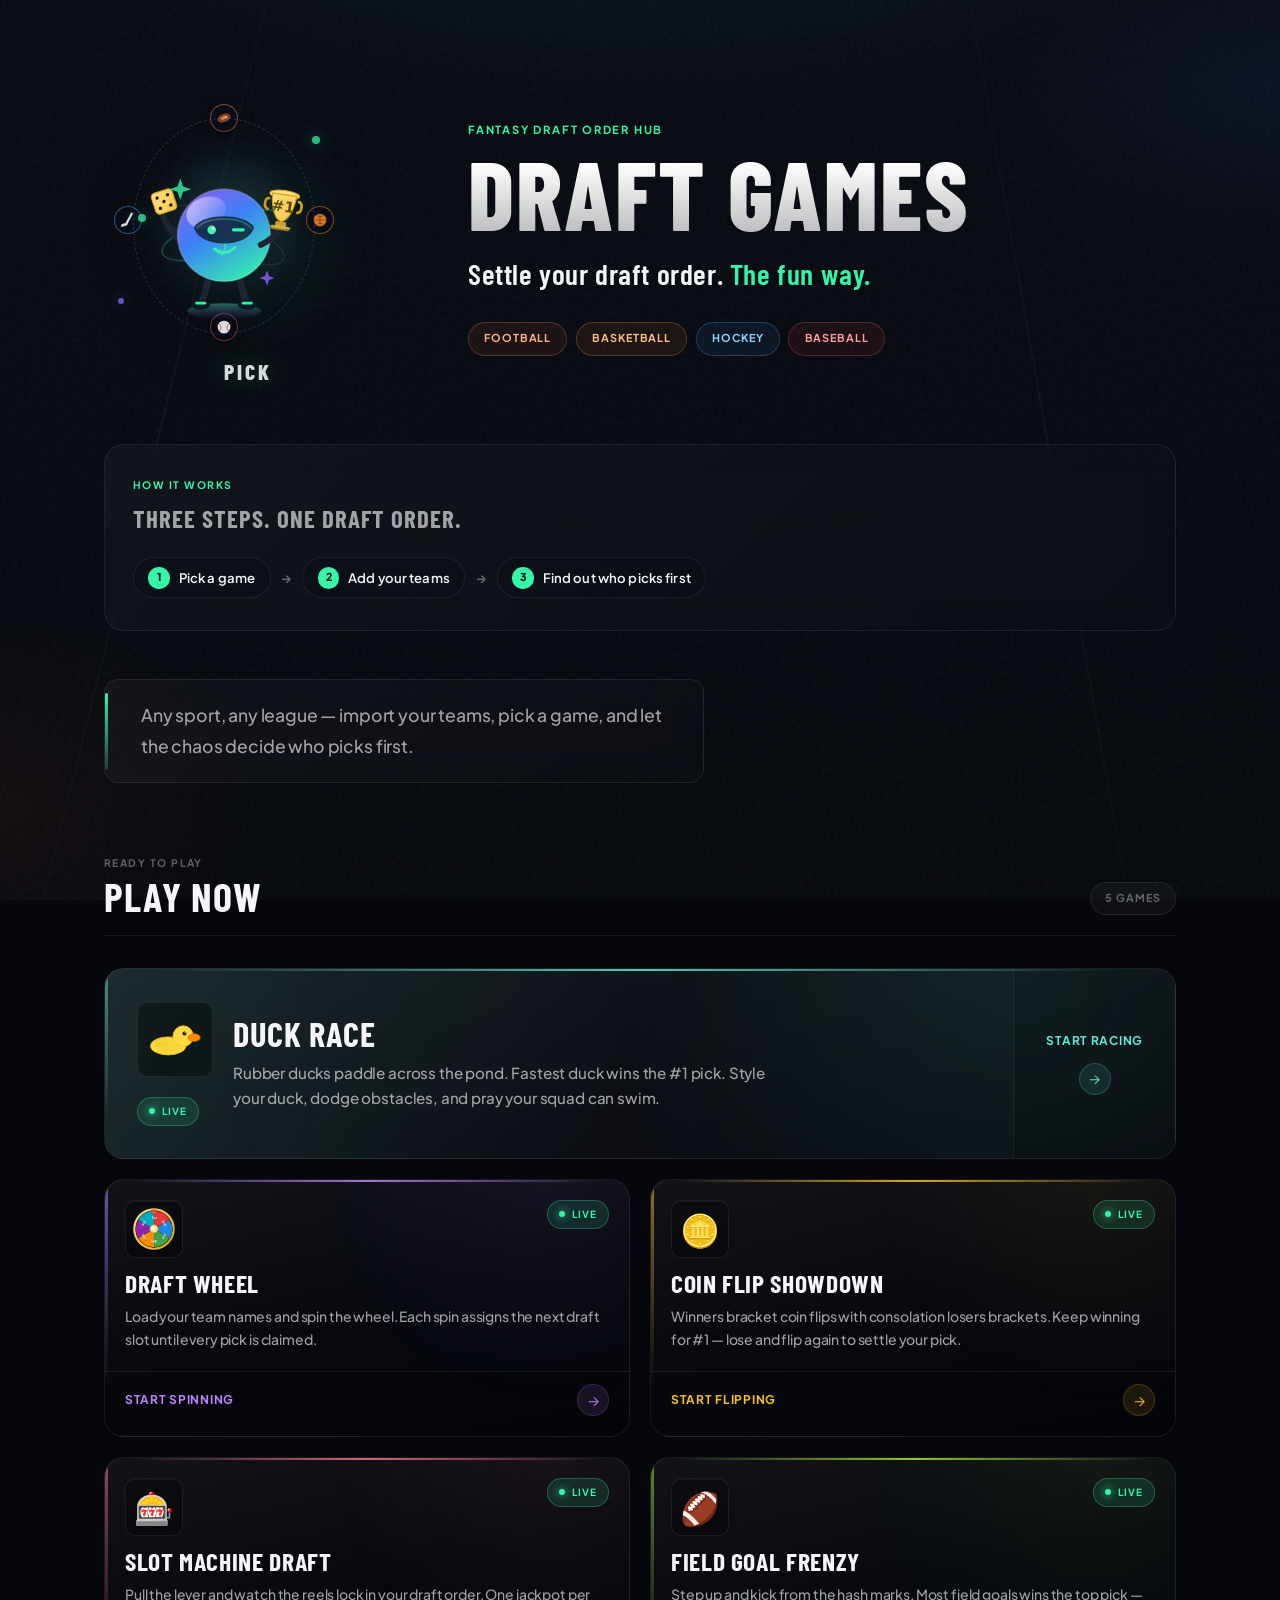
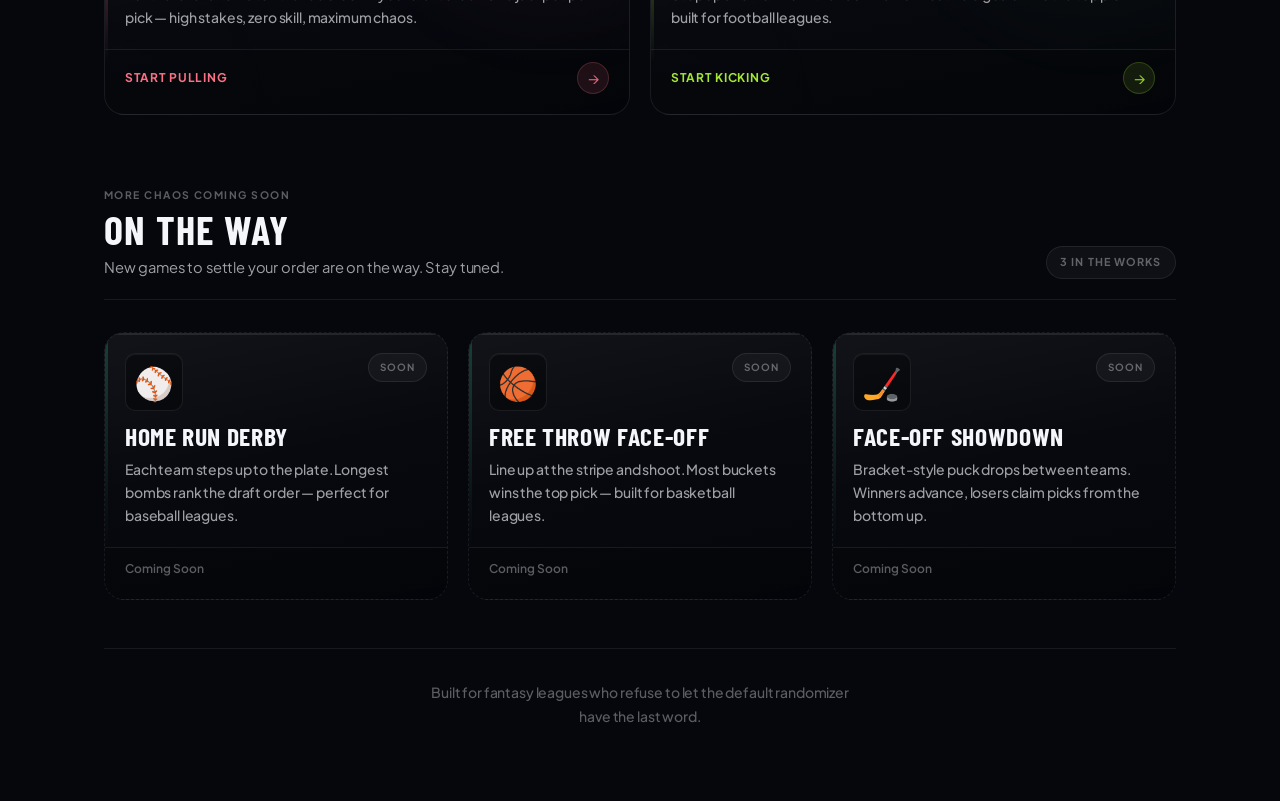
==== commit fd58a221: "update" ====
--- a/index.html
+++ b/index.html
@@ -9,6 +9,8 @@
   <link rel="preconnect" href="https://fonts.gstatic.com" crossorigin>
   <link href="https://fonts.googleapis.com/css2?family=Barlow+Condensed:wght@600;700;800&family=Plus+Jakarta+Sans:ital,wght@0,400;0,500;0,600;0,700;1,400&display=swap" rel="stylesheet">
   <link rel="stylesheet" href="hub.css">
+  <script src="/assets/ga-config.js"></script>
+  <script src="/assets/analytics.js"></script>
 </head>
 <body>
   <div class="page-bg" aria-hidden="true">
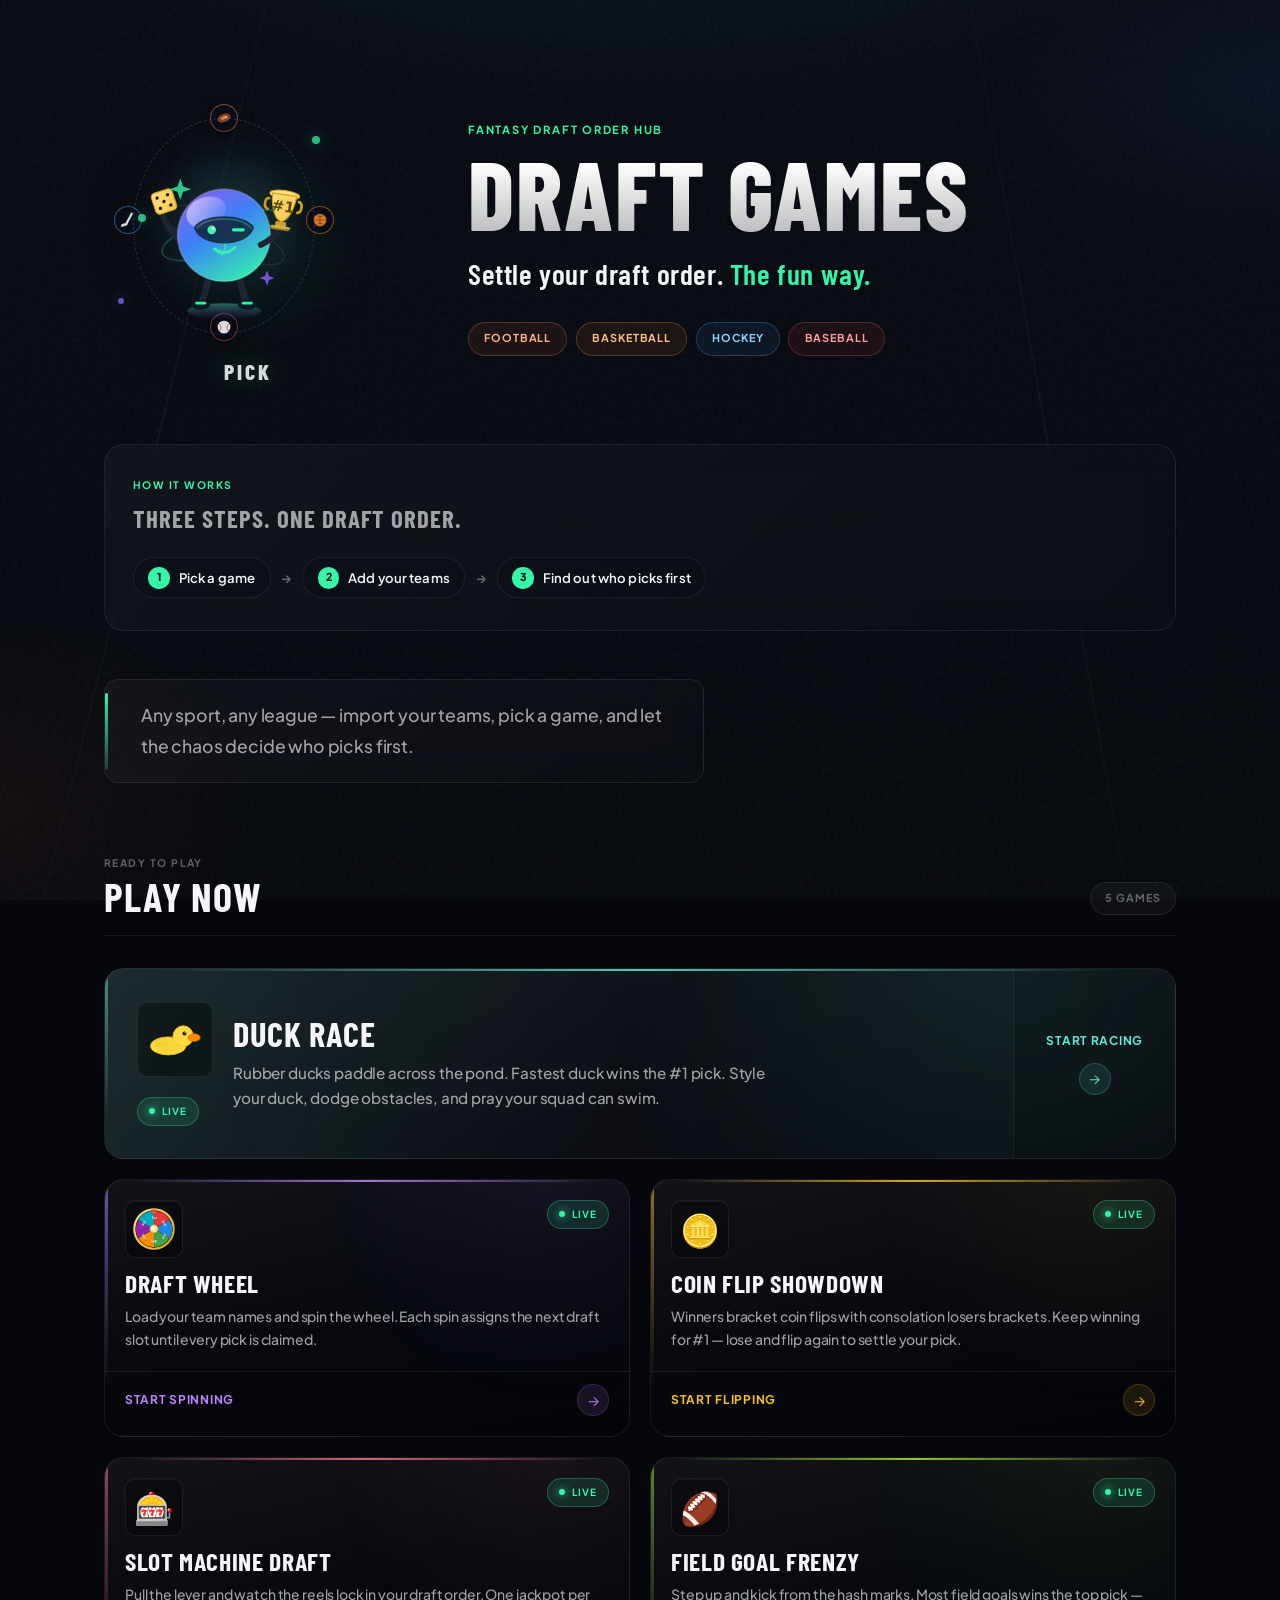
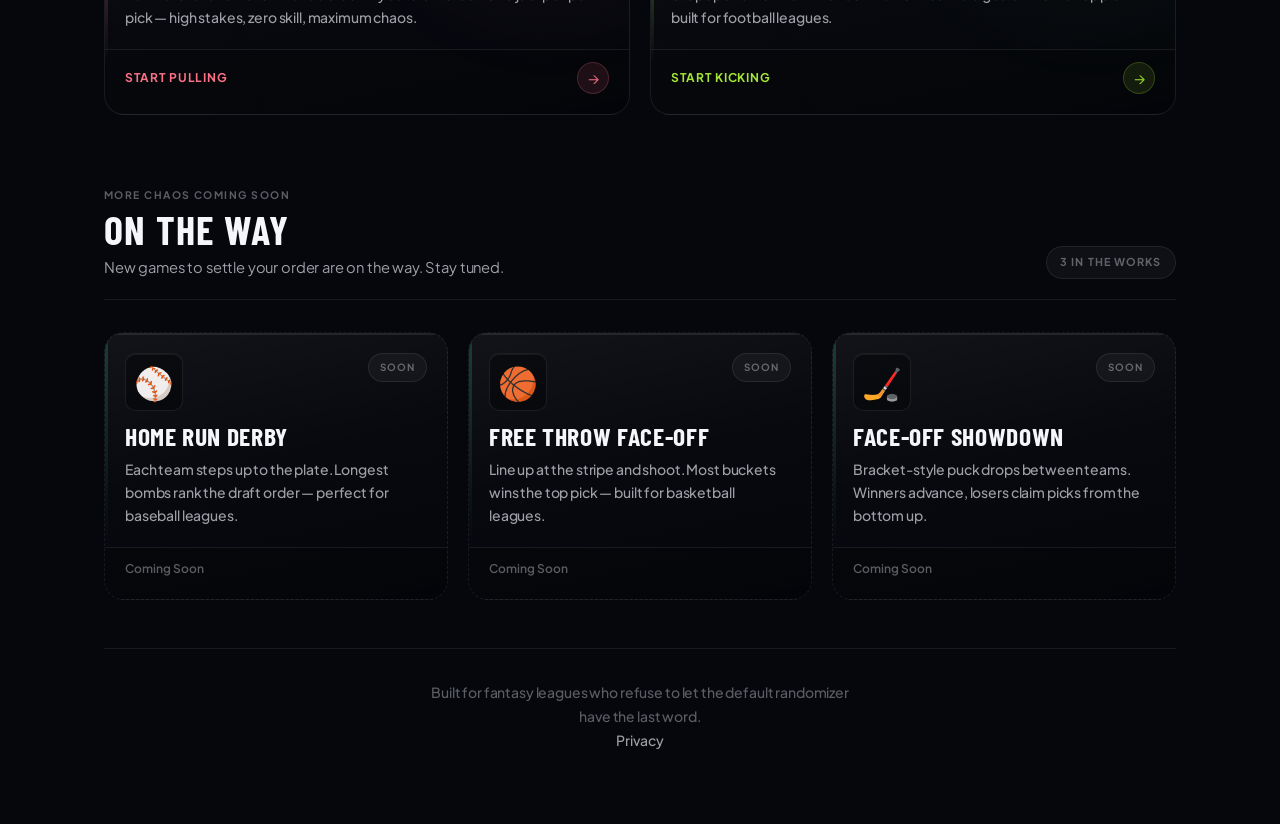
==== commit cbc4274f: "update" ====
--- a/index.html
+++ b/index.html
@@ -3,14 +3,38 @@
 <head>
   <meta charset="UTF-8">
   <meta name="viewport" content="width=device-width, initial-scale=1.0">
+  <link rel="icon" href="/assets/favicon.svg" type="image/svg+xml">
+  <link rel="icon" href="/assets/favicon-48.png" type="image/png" sizes="48x48">
+  <link rel="shortcut icon" href="/favicon.ico">
+  <link rel="apple-touch-icon" href="/assets/apple-touch-icon.png">
   <title>Draft Games — Fantasy Draft Order Games</title>
   <meta name="description" content="Fun mini-games to decide your fantasy draft order. Works for football, basketball, hockey, baseball, and more.">
+  <link rel="canonical" href="https://draftgames.net/">
+  <meta property="og:type" content="website">
+  <meta property="og:site_name" content="Draft Games">
+  <meta property="og:title" content="Draft Games — Fantasy Draft Order Games">
+  <meta property="og:description" content="Settle your draft order. The fun way. Mini-games for football, basketball, hockey, baseball, and more.">
+  <meta property="og:url" content="https://draftgames.net/">
+  <meta property="og:image" content="https://draftgames.net/assets/og-image.png">
+  <meta property="og:image:width" content="1200">
+  <meta property="og:image:height" content="630">
+  <meta property="og:image:type" content="image/png">
+  <meta name="twitter:card" content="summary_large_image">
+  <meta name="twitter:title" content="Draft Games — Fantasy Draft Order Games">
+  <meta name="twitter:description" content="Settle your draft order. The fun way.">
+  <meta name="twitter:image" content="https://draftgames.net/assets/og-image.png">
   <link rel="preconnect" href="https://fonts.googleapis.com">
   <link rel="preconnect" href="https://fonts.gstatic.com" crossorigin>
   <link href="https://fonts.googleapis.com/css2?family=Barlow+Condensed:wght@600;700;800&family=Plus+Jakarta+Sans:ital,wght@0,400;0,500;0,600;0,700;1,400&display=swap" rel="stylesheet">
   <link rel="stylesheet" href="hub.css">
-  <script src="/assets/ga-config.js"></script>
-  <script src="/assets/analytics.js"></script>
+  <!-- Google tag (gtag.js) -->
+  <script async src="https://www.googletagmanager.com/gtag/js?id=G-K9R4C1F01J"></script>
+  <script>
+    window.dataLayer = window.dataLayer || [];
+    function gtag(){dataLayer.push(arguments);}
+    gtag('js', new Date());
+    gtag('config', 'G-K9R4C1F01J');
+  </script>
 </head>
 <body>
   <div class="page-bg" aria-hidden="true">
@@ -242,6 +266,7 @@
 
     <footer class="hub-footer">
       <p>Built for fantasy leagues who refuse to let the default randomizer have the last word.</p>
+      <p class="hub-footer__links"><a href="/privacy.html">Privacy</a></p>
     </footer>
   </div>
 </body>
--- a/hub.css
+++ b/hub.css
@@ -925,6 +925,116 @@
   letter-spacing: -0.01em;
 }
 
+.hub-footer__links {
+  margin-top: var(--space-sm);
+}
+
+.hub-footer__links a {
+  color: var(--text-muted);
+  text-decoration: none;
+  transition: color 0.2s var(--ease-out);
+}
+
+.hub-footer__links a:hover {
+  color: var(--accent);
+}
+
+/* ── Legal pages ── */
+.hub-shell--legal {
+  max-width: 720px;
+  padding-bottom: var(--space-2xl);
+}
+
+.legal-header {
+  margin-bottom: var(--space-xl);
+}
+
+.legal-back {
+  display: inline-block;
+  margin-bottom: var(--space-lg);
+  font-size: 0.875rem;
+  font-weight: 600;
+  color: var(--text-muted);
+  text-decoration: none;
+  transition: color 0.2s var(--ease-out);
+}
+
+.legal-back:hover {
+  color: var(--accent);
+}
+
+.legal-eyebrow {
+  font-family: var(--font-display);
+  font-size: 0.8125rem;
+  font-weight: 700;
+  letter-spacing: 0.18em;
+  text-transform: uppercase;
+  color: var(--accent);
+  margin-bottom: var(--space-xs);
+}
+
+.legal-title {
+  font-family: var(--font-display);
+  font-size: clamp(2.25rem, 6vw, 3rem);
+  font-weight: 800;
+  letter-spacing: 0.04em;
+  text-transform: uppercase;
+  line-height: 1.05;
+  margin-bottom: var(--space-sm);
+}
+
+.legal-updated {
+  font-size: 0.875rem;
+  color: var(--text-dim);
+}
+
+.legal-content {
+  display: flex;
+  flex-direction: column;
+  gap: var(--space-lg);
+}
+
+.legal-content section {
+  padding: var(--space-lg);
+  background: var(--surface);
+  border: 1px solid var(--border);
+  border-radius: var(--radius-md);
+}
+
+.legal-content h2 {
+  font-family: var(--font-display);
+  font-size: 1.125rem;
+  font-weight: 700;
+  letter-spacing: 0.06em;
+  text-transform: uppercase;
+  margin-bottom: var(--space-sm);
+}
+
+.legal-content p {
+  color: var(--text-muted);
+  line-height: 1.75;
+  margin-bottom: var(--space-sm);
+}
+
+.legal-content p:last-child {
+  margin-bottom: 0;
+}
+
+.legal-content a {
+  color: var(--accent);
+  text-decoration: underline;
+  text-underline-offset: 2px;
+}
+
+.legal-content a:hover {
+  color: var(--text);
+}
+
+.legal-content strong {
+  color: var(--text);
+  font-weight: 600;
+}
+
 /* ── Responsive ── */
 @media (min-width: 640px) {
   .game-grid--live {
